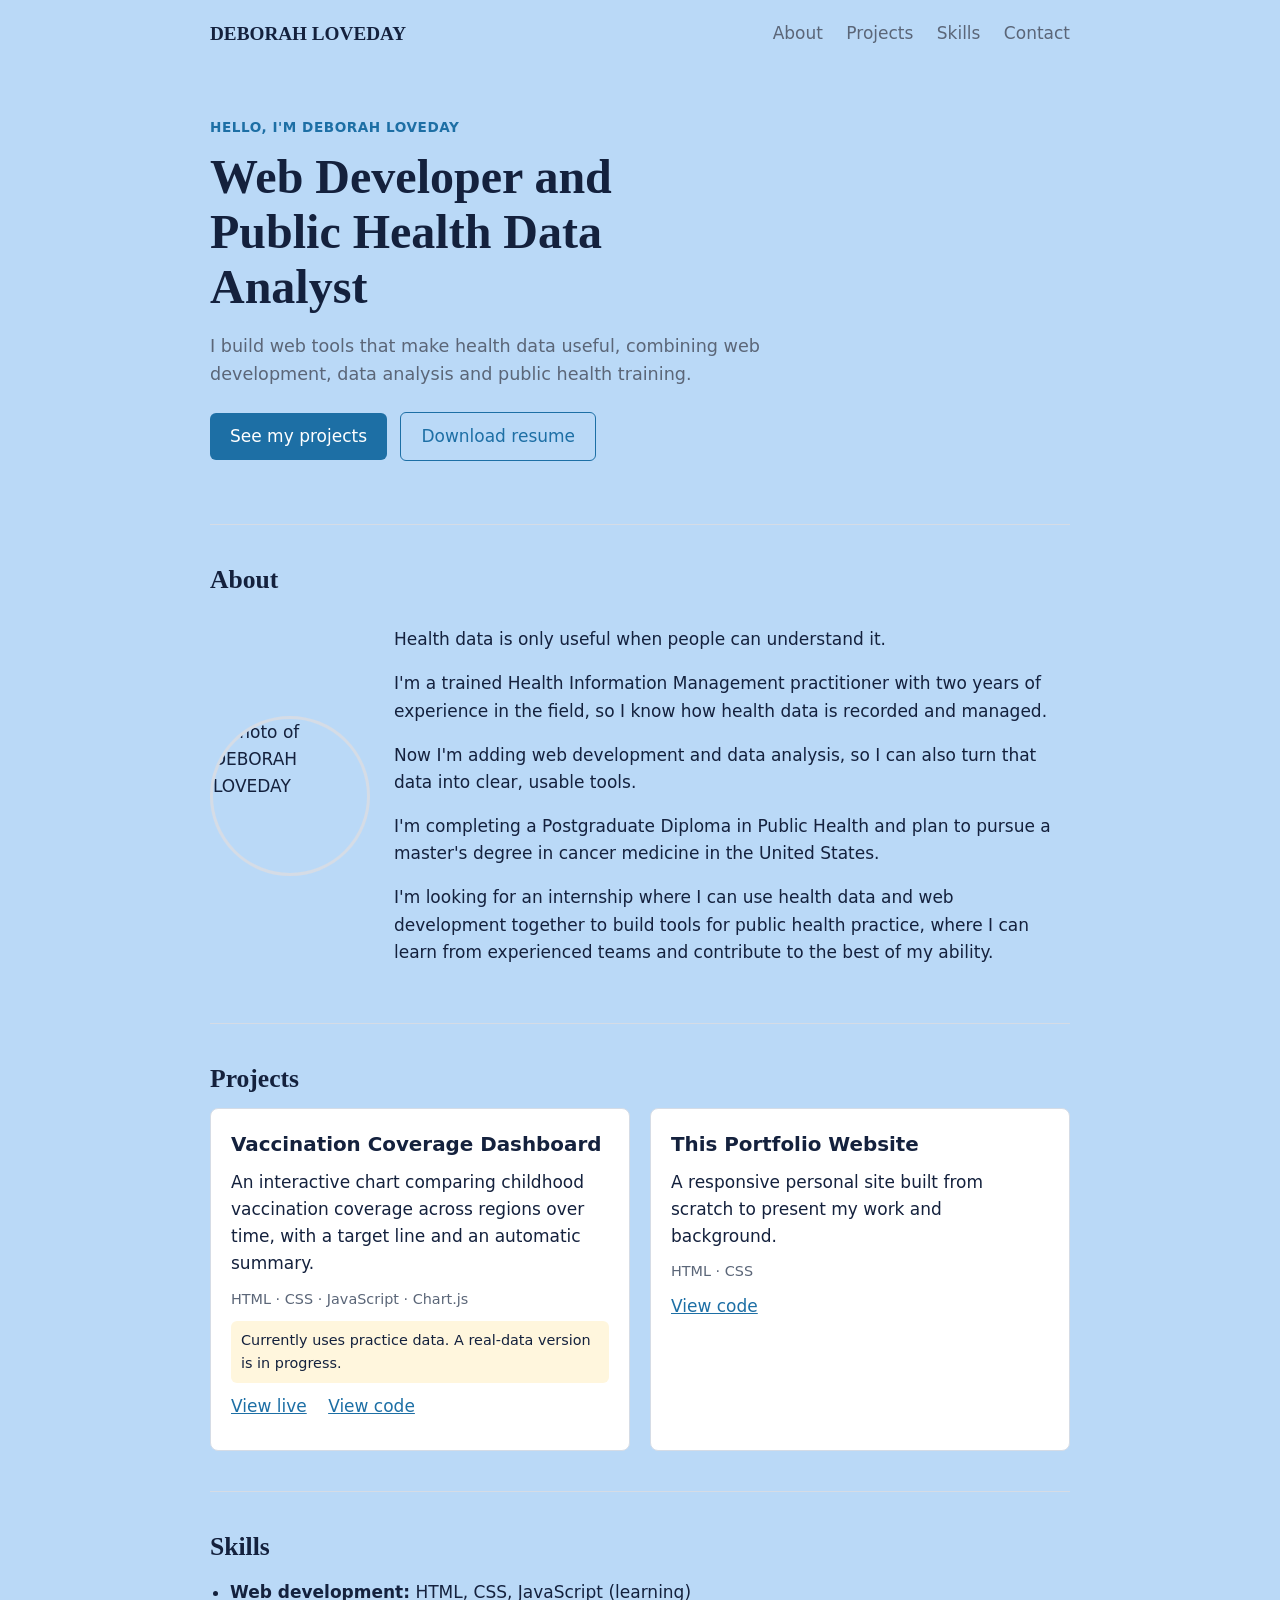
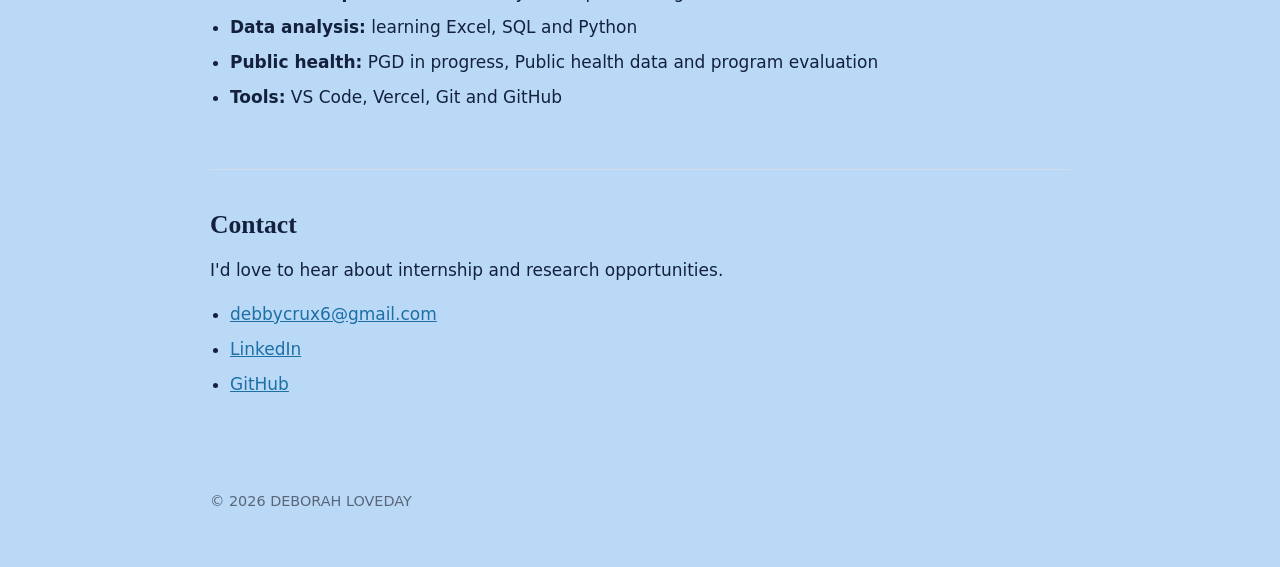
==== index.html @ 5c0a02bf "Rename PORTFOLIO.HTML to index.html" ====
<!DOCTYPE html>
<html lang="en">
<head>
<meta charset="utf-8">
<meta name="viewport" content="width=device-width, initial-scale=1">
<title>DEBORAH LOVEDAY | Web Developer and Public Health Data Analyst</title>
<meta name="description" content="Web developer and public health data analyst building tools that make health data useful.">
<link rel="stylesheet" href="PORTFOLIO.CSS">
</head>
<body>

<header class="top">
  <a class="brand" href="#top">DEBORAH LOVEDAY</a>
  <nav>
    <a href="#about">About</a>
    <a href="#projects">Projects</a>
    <a href="#skills">Skills</a>
    <a href="#contact">Contact</a>
  </nav>
</header>

<main id="top">

  <section class="hero">
    <p class="kicker">Hello, I'm DEBORAH LOVEDAY</p>
    <h1>Web Developer and Public Health Data Analyst</h1>
    <p class="lead">I build web tools that make health data useful, combining web development, data analysis and public health training.</p>
    <p>
      <a class="btn" href="#projects">See my projects</a>
      <a class="btn ghost" href="resume.pdf">Download resume</a>
    </p>
  </section>

  <section id="about">
    <h2>About</h2>
    <div class="about-wrap">
      <!-- PHOTO: save your picture as photo.jpg in this same folder -->
      <img class="portrait" src="IMG_E1849.JPG" alt="Photo of DEBORAH LOVEDAY" width="160" height="160">
      <div>
        <!-- EDIT: rewrite this in your own words. Keep it to 3 or 4 sentences. -->
      <p class="hook"> Health data is only useful when people can understand it.</p>
      <p>I'm a trained Health Information Management practitioner with two years of experience in the field, so I know how health data is recorded and managed.</p>
      <p>Now I'm adding web development and data analysis, so I can also turn that data into clear, usable tools.</p>
      <p>I'm completing a Postgraduate Diploma in Public Health and plan to pursue a master's degree in cancer medicine in the United States.</p>
      <p>I'm looking for an internship where I can use health data and web development together to build tools for public health practice, where I can learn from experienced teams and contribute to the best of my ability.</p>
    </div>
  </section>

  <section id="projects">
    <h2>Projects</h2>
    <div class="cards">

      <article class="card">
        <h3>Vaccination Coverage Dashboard</h3>
        <p>An interactive chart comparing childhood vaccination coverage across regions over time, with a target line and an automatic summary.</p>
        <p class="tags">HTML · CSS · JavaScript · Chart.js</p>
        <p class="note">Currently uses practice data. A real-data version is in progress.</p>
        <p class="links">
          <!-- EDIT: change these two links after you publish -->
          <a href="vaccination-dashboard/index.html">View live</a>
          <a href="https://github.com/YOUR-USERNAME/vaccination-dashboard">View code</a>
        </p>
      </article>

      <article class="card">
        <h3>This Portfolio Website</h3>
        <p>A responsive personal site built from scratch to present my work and background.</p>
        <p class="tags">HTML · CSS</p>
        <p class="links">
          <a href="https://github.com/YOUR-USERNAME/portfolio">View code</a>
        </p>
      </article>

    </div>
  </section>

  <section id="skills">
    <h2>Skills</h2>
    <ul class="skills">
      <li><strong>Web development:</strong> HTML, CSS, JavaScript (learning)</li>
      <li><strong>Data analysis:</strong> learning Excel, SQL and Python</li>
      <li><strong>Public health:</strong> PGD in progress, Public health data and program evaluation</li>
      <li><strong>Tools:</strong> VS Code, Vercel, Git and GitHub</li>
    </ul>
  </section>

  <section id="contact">
    <h2>Contact</h2>
    <p>I'd love to hear about internship and research opportunities.</p>
    <ul class="contact">
      <li><a href="mailto:YOUR-EMAIL@example.com">debbycrux6@gmail.com</a></li>
      <li><a href="https://www.linkedin.com/in/deborah-loveday-5b690b313">LinkedIn</a></li>
      <li><a href="https://github.com/Debby-dawn">GitHub</a></li>
    </ul>
  </section>

</main>

<footer>
  <p>&copy; 2026 DEBORAH LOVEDAY</p>
</footer>

</body>
</html>
---- PORTFOLIO.CSS ----
:root {
  --ink: #14213d;
  --muted: #5b6678;
  --bg: #bad9f7;
  --panel: #ffffff;
  --line: #d5dce6;
  --blue: #1d6fa5;
  
}

* { box-sizing: border-box; }
html { scroll-behavior: smooth; }

body {
  margin: 0;
  background: var(--bg);
  color: var(--ink);
  font: 17px/1.6 system-ui, sans-serif;
}

a { color: var(--blue); }
a:focus-visible, .btn:focus-visible { outline: 3px solid var(--blue); outline-offset: 3px; }

.top, main, footer {
  max-width: 900px;
  margin: 0 auto;
  padding-left: 20px;
  padding-right: 20px;
}

.top {
  display: flex;
  justify-content: space-between;
  align-items: center;
  flex-wrap: wrap;
  gap: 8px;
  padding-top: 20px;
  padding-bottom: 20px;
}

.brand {
  font: 700 1.2rem Georgia, serif;
  color: var(--ink);
  text-decoration: none;
}

nav a {
  margin-left: 18px;
  color: var(--muted);
  text-decoration: none;
}
nav a:hover { 
    color: white;
    cursor: pointer;
}

section { padding: 40px 0; border-top: 1px solid var(--line); }
.hero { border-top: 0; padding-top: 50px; }

.kicker {
  color: var(--blue);
  font-weight: 600;
  letter-spacing: 0.04em;
  text-transform: uppercase;
  font-size: 0.85rem;
  margin: 0 0 10px;
}

h1 {
  font: 700 clamp(2rem, 5vw, 3rem)/1.15 Georgia, serif;
  margin: 0 0 16px;
  max-width: 22ch;
}

h2 { font: 700 1.6rem Georgia, serif; margin: 0 0 14px; }
h3 { margin: 0 0 8px; }

.lead { color: var(--muted); font-size: 1.1rem; max-width: 56ch; }

.btn {
  display: inline-block;
  background: var(--blue);
  color: #fff;
  padding: 10px 20px;
  border-radius: 6px;
  text-decoration: none;
  margin: 6px 8px 6px 0;
  transform: 0.6s ease;
}

.btn:hover {
    color: rgb(51, 29, 110);
    cursor: pointer;
}
.btn.ghost {
  background: transparent;
  color: var(--blue);
  border: 1px solid var(--blue);
  transform: 0.3s ease;
}

.btn.ghost:hover {
    color: rgb(19, 19, 63);
    cursor: pointer;
}

.about-wrap {
  display: flex;
  align-items: center;
  gap: 24px;
  flex-wrap: wrap;
}

.about-wrap div {
  flex: 1;
  min-width: 260px;
}

.portrait {
  width: 160px;
  height: 160px;
  object-fit: cover;
  border-radius: 50%;
  border: 3px solid var(--line);
}

.cards {
  display: grid;
  grid-template-columns: repeat(auto-fit, minmax(260px, 1fr));
  gap: 20px;
}

.card {
  background: var(--panel);
  border: 1px solid var(--line);
  border-radius: 8px;
  padding: 20px;
}
.card p { margin: 0 0 10px; }
.tags { color: var(--muted); font-size: 0.9rem; }
.note { background: #fff6dd; padding: 8px 10px; border-radius: 6px; font-size: 0.9rem; }
.links a { margin-right: 16px; }

.skills, .contact { padding-left: 20px; }
.skills li, .contact li { margin-bottom: 8px; }

footer {
  color: var(--muted);
  font-size: 0.9rem;
  padding-top: 20px;
  padding-bottom: 40px;
}

.contact a:hover {
    color: rgb(27, 27, 116)69, 69, 218);
    cursor: pointer;
}
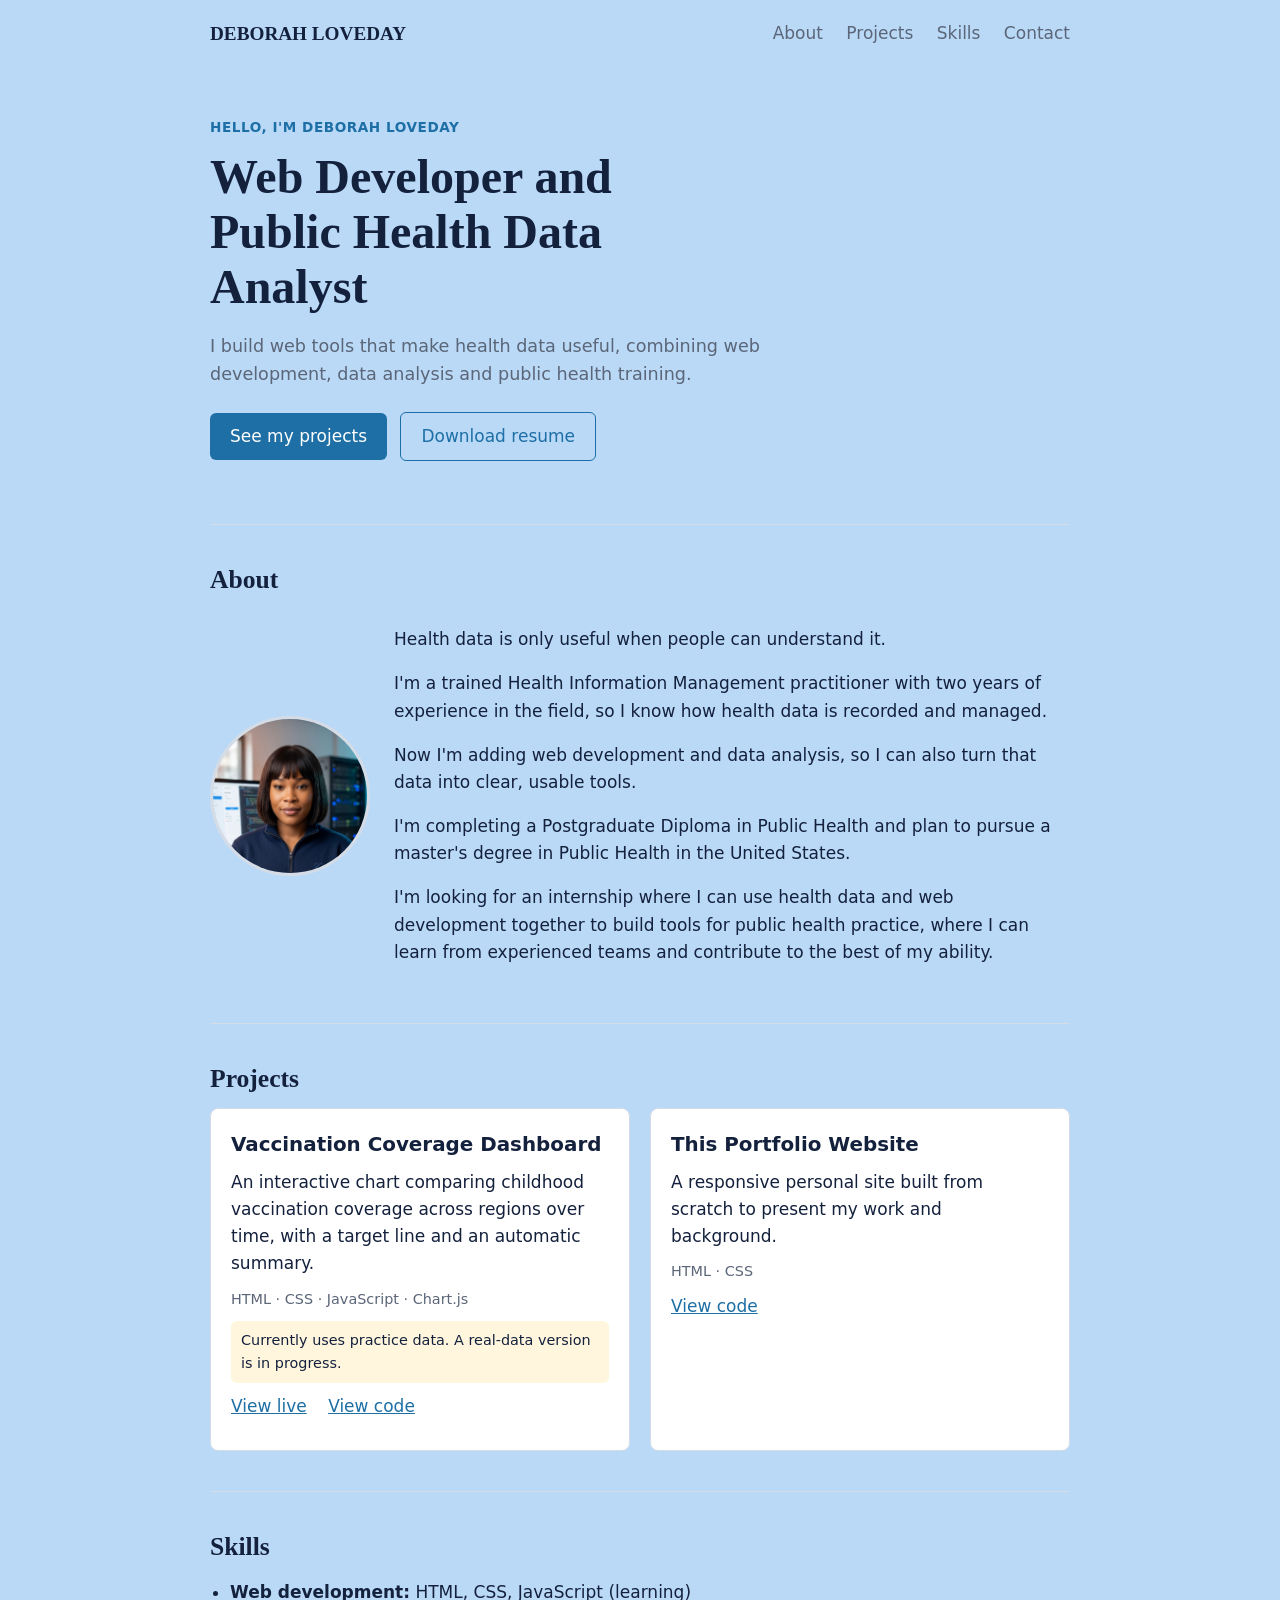
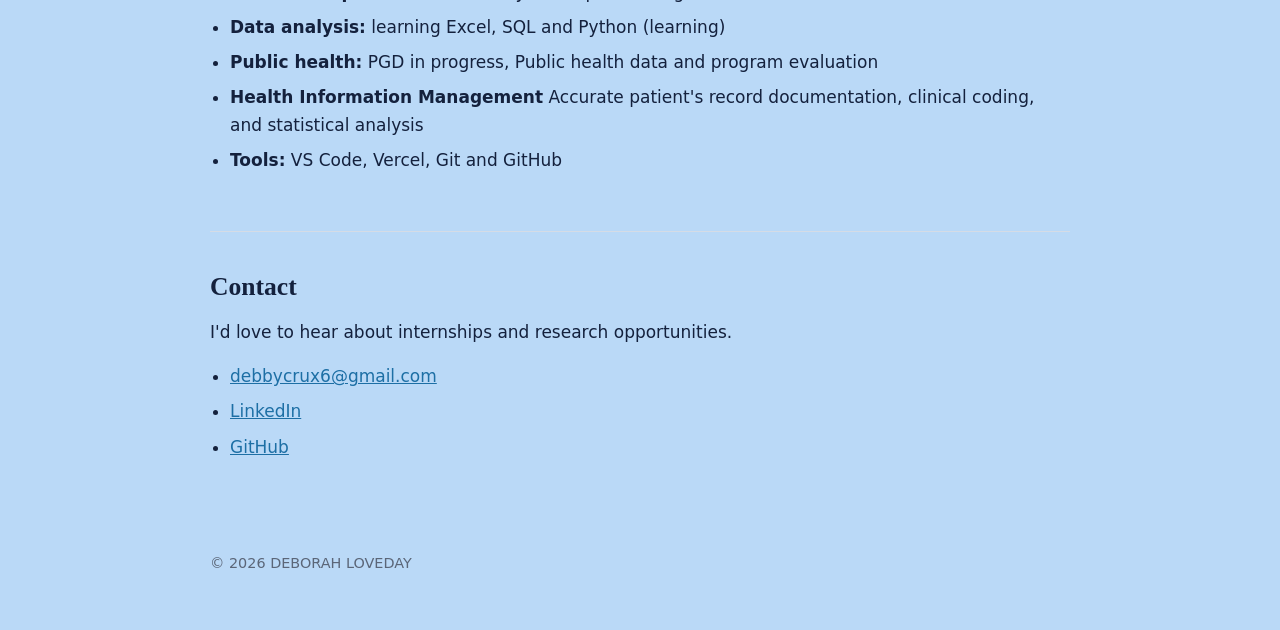
==== commit d1271981: "Revise skills and about sections in index.html Updated the skills section to include Health Informat" ====
--- a/index.html
+++ b/index.html
@@ -5,7 +5,7 @@
 <meta name="viewport" content="width=device-width, initial-scale=1">
 <title>DEBORAH LOVEDAY | Web Developer and Public Health Data Analyst</title>
 <meta name="description" content="Web developer and public health data analyst building tools that make health data useful.">
-<link rel="stylesheet" href="PORTFOLIO.CSS">
+<link rel="stylesheet" href="style.css">
 </head>
 <body>
 
@@ -41,7 +41,7 @@
       <p class="hook"> Health data is only useful when people can understand it.</p>
       <p>I'm a trained Health Information Management practitioner with two years of experience in the field, so I know how health data is recorded and managed.</p>
       <p>Now I'm adding web development and data analysis, so I can also turn that data into clear, usable tools.</p>
-      <p>I'm completing a Postgraduate Diploma in Public Health and plan to pursue a master's degree in cancer medicine in the United States.</p>
+      <p>I'm completing a Postgraduate Diploma in Public Health and plan to pursue a master's degree in Public Health in the United States.</p>
       <p>I'm looking for an internship where I can use health data and web development together to build tools for public health practice, where I can learn from experienced teams and contribute to the best of my ability.</p>
     </div>
   </section>
@@ -78,15 +78,16 @@
     <h2>Skills</h2>
     <ul class="skills">
       <li><strong>Web development:</strong> HTML, CSS, JavaScript (learning)</li>
-      <li><strong>Data analysis:</strong> learning Excel, SQL and Python</li>
+      <li><strong>Data analysis:</strong> learning Excel, SQL and Python (learning)</li>
       <li><strong>Public health:</strong> PGD in progress, Public health data and program evaluation</li>
+      <li><strong>Health Information Management</strong> Accurate patient's record documentation, clinical coding, and statistical analysis</li>
       <li><strong>Tools:</strong> VS Code, Vercel, Git and GitHub</li>
     </ul>
   </section>
 
   <section id="contact">
     <h2>Contact</h2>
-    <p>I'd love to hear about internship and research opportunities.</p>
+    <p>I'd love to hear about internships and research opportunities.</p>
     <ul class="contact">
       <li><a href="mailto:YOUR-EMAIL@example.com">debbycrux6@gmail.com</a></li>
       <li><a href="https://www.linkedin.com/in/deborah-loveday-5b690b313">LinkedIn</a></li>
--- a/style.css
+++ b/style.css
@@ -0,0 +1,163 @@
+:root {
+  --ink: #14213d;
+  --muted: #5b6678;
+  --bg: #bad9f7;
+  --panel: #ffffff;
+  --line: #d5dce6;
+  --blue: #1d6fa5;
+  
+}
+
+* { box-sizing: border-box; }
+html { scroll-behavior: smooth; }
+
+body {
+  margin: 0;
+  background: var(--bg);
+  color: var(--ink);
+  font: 17px/1.6 system-ui, sans-serif;
+}
+
+a { color: var(--blue); }
+a:focus-visible, .btn:focus-visible { outline: 3px solid var(--blue); outline-offset: 3px; }
+
+.top, main, footer {
+  max-width: 900px;
+  margin: 0 auto;
+  padding-left: 20px;
+  padding-right: 20px;
+}
+
+.top {
+  display: flex;
+  justify-content: space-between;
+  align-items: center;
+  flex-wrap: wrap;
+  gap: 8px;
+  padding-top: 20px;
+  padding-bottom: 20px;
+}
+
+.brand {
+  font: 700 1.2rem Georgia, serif;
+  color: var(--ink);
+  text-decoration: none;
+}
+
+nav a {
+  margin-left: 18px;
+  color: var(--muted);
+  text-decoration: none;
+}
+nav a:hover { 
+    color: white;
+    cursor: pointer;
+}
+
+section { padding: 40px 0; border-top: 1px solid var(--line); }
+.hero { border-top: 0; padding-top: 50px; }
+
+.kicker {
+  color: var(--blue);
+  font-weight: 600;
+  letter-spacing: 0.04em;
+  text-transform: uppercase;
+  font-size: 0.85rem;
+  margin: 0 0 10px;
+}
+
+h1 {
+  font: 700 clamp(2rem, 5vw, 3rem)/1.15 Georgia, serif;
+  margin: 0 0 16px;
+  max-width: 22ch;
+}
+
+h2 { font: 700 1.6rem Georgia, serif; margin: 0 0 14px; }
+h3 { margin: 0 0 8px; }
+
+.lead { color: var(--muted); font-size: 1.1rem; max-width: 56ch; }
+
+.btn {
+  display: inline-block;
+  background: var(--blue);
+  color: #fff;
+  padding: 10px 20px;
+  border-radius: 6px;
+  text-decoration: none;
+  margin: 6px 8px 6px 0;
+  transform: 0.6s ease;
+}
+
+.btn:hover {
+    color: rgb(51, 29, 110);
+    cursor: pointer;
+}
+.btn.ghost {
+  background: transparent;
+  color: var(--blue);
+  border: 1px solid var(--blue);
+  transform: 0.3s ease;
+}
+
+.btn.ghost:hover {
+    color: rgb(19, 19, 63);
+    cursor: pointer;
+}
+
+.about-wrap {
+  display: flex;
+  align-items: center;
+  gap: 24px;
+  flex-wrap: wrap;
+}
+
+.about-wrap div {
+  flex: 1;
+  min-width: 260px;
+}
+
+.portrait {
+  width: 160px;
+  height: 160px;
+  object-fit: cover;
+  border-radius: 50%;
+  border: 3px solid var(--line);
+}
+
+.cards {
+  display: grid;
+  grid-template-columns: repeat(auto-fit, minmax(260px, 1fr));
+  gap: 20px;
+}
+
+.card {
+  background: var(--panel);
+  border: 1px solid var(--line);
+  border-radius: 8px;
+  padding: 20px;
+}
+.card p { margin: 0 0 10px; }
+.tags { color: var(--muted); font-size: 0.9rem; }
+.note { background: #fff6dd; padding: 8px 10px; border-radius: 6px; font-size: 0.9rem; }
+.links a { margin-right: 16px; }
+
+.skills, .contact { padding-left: 20px; }
+.skills li, .contact li { margin-bottom: 8px; }
+
+footer {
+  color: var(--muted);
+  font-size: 0.9rem;
+  padding-top: 20px;
+  padding-bottom: 40px;
+}
+
+.contact a:hover {
+    color: rgb(27, 27, 116)69, 69, 218);
+    cursor: pointer;
+}
+
+@media (max-width: 768px) {
+  .container {
+    flex-direction: column;
+  }
+}
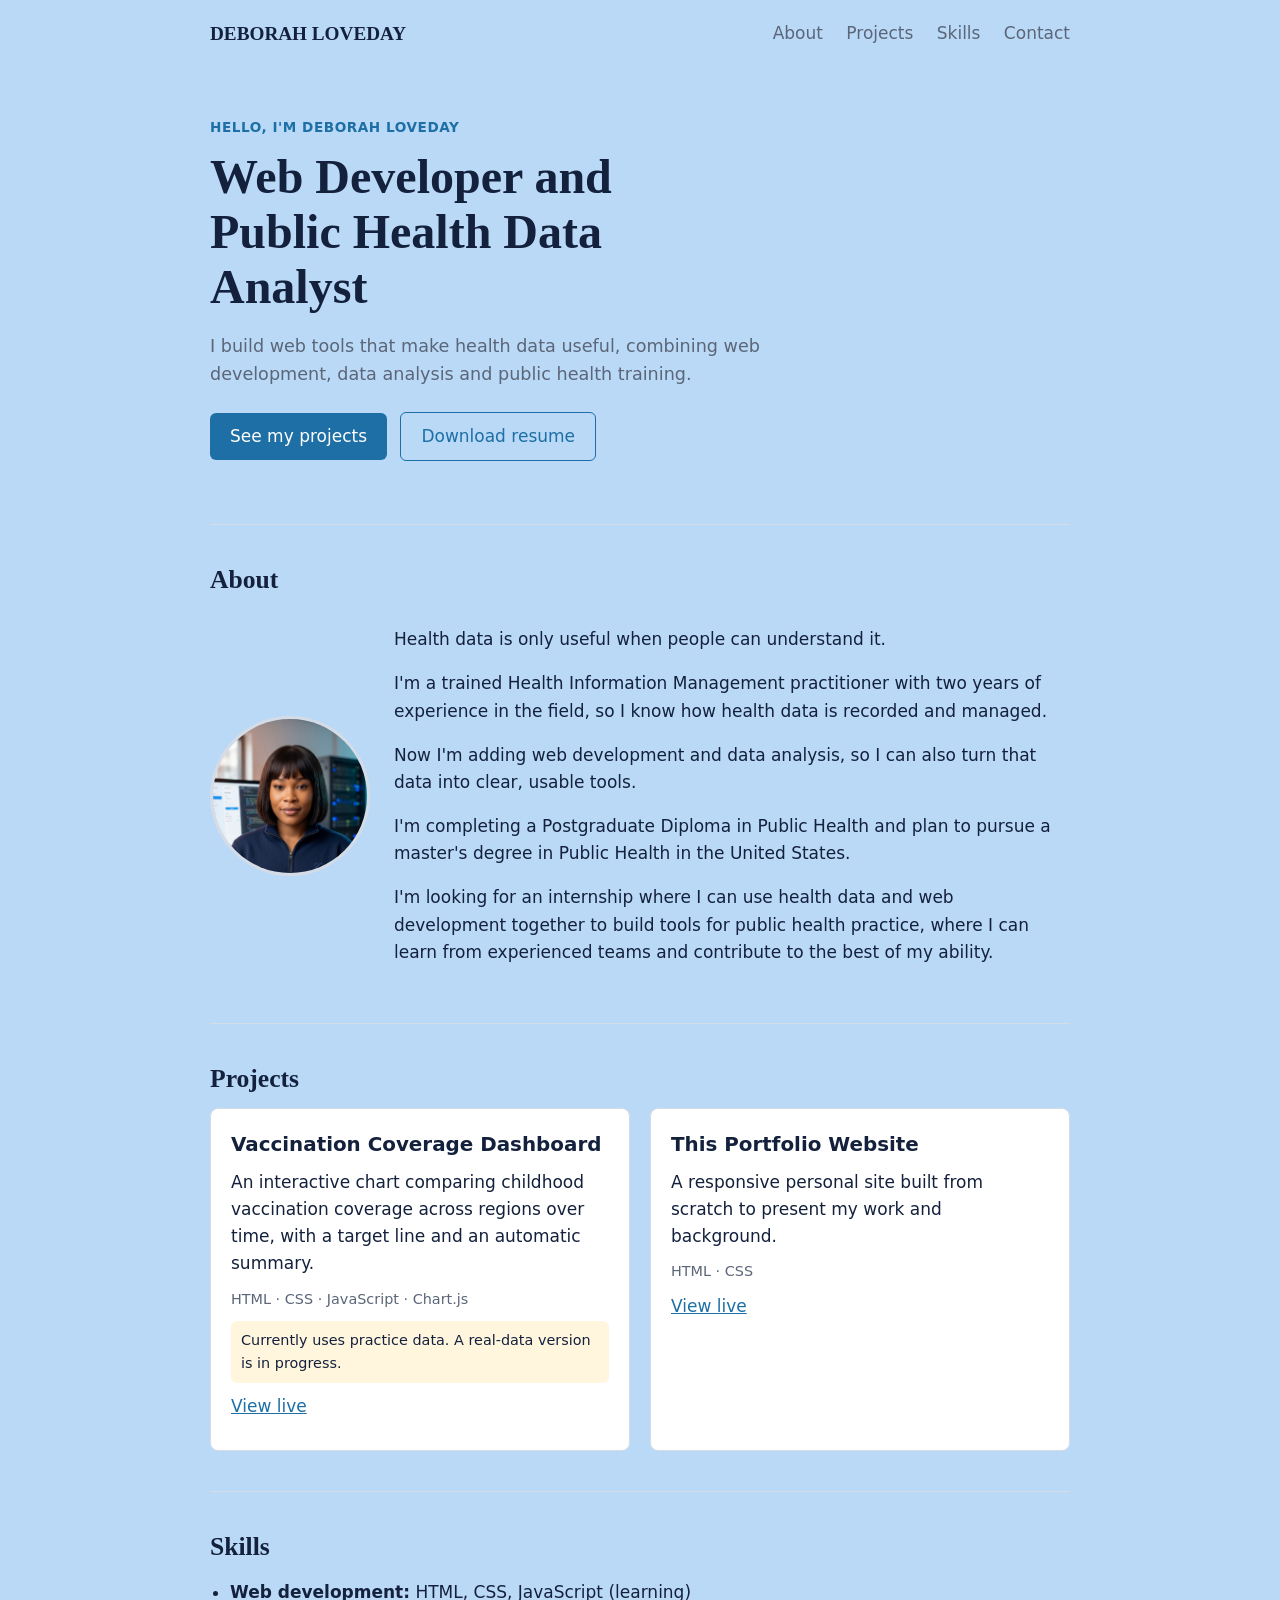
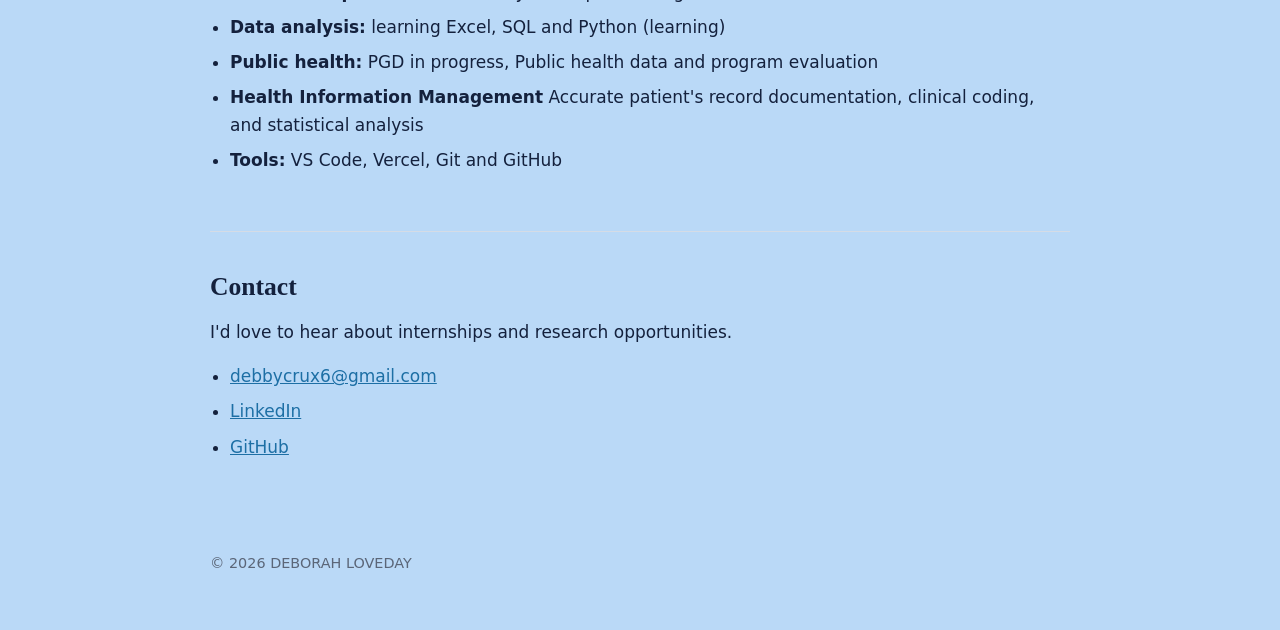
==== commit 352e6912: "Update index.html" ====
--- a/index.html
+++ b/index.html
@@ -57,8 +57,8 @@
         <p class="note">Currently uses practice data. A real-data version is in progress.</p>
         <p class="links">
           <!-- EDIT: change these two links after you publish -->
-          <a href="vaccination-dashboard/index.html">View live</a>
-          <a href="https://github.com/YOUR-USERNAME/vaccination-dashboard">View code</a>
+          <a href="https://childhood-vaccination.vercel.app/">View live</a>
+    
         </p>
       </article>
 
@@ -67,7 +67,7 @@
         <p>A responsive personal site built from scratch to present my work and background.</p>
         <p class="tags">HTML · CSS</p>
         <p class="links">
-          <a href="https://github.com/YOUR-USERNAME/portfolio">View code</a>
+          <a href="https://portfolio-swart-three-82.vercel.app"/>View live</a>
         </p>
       </article>
 
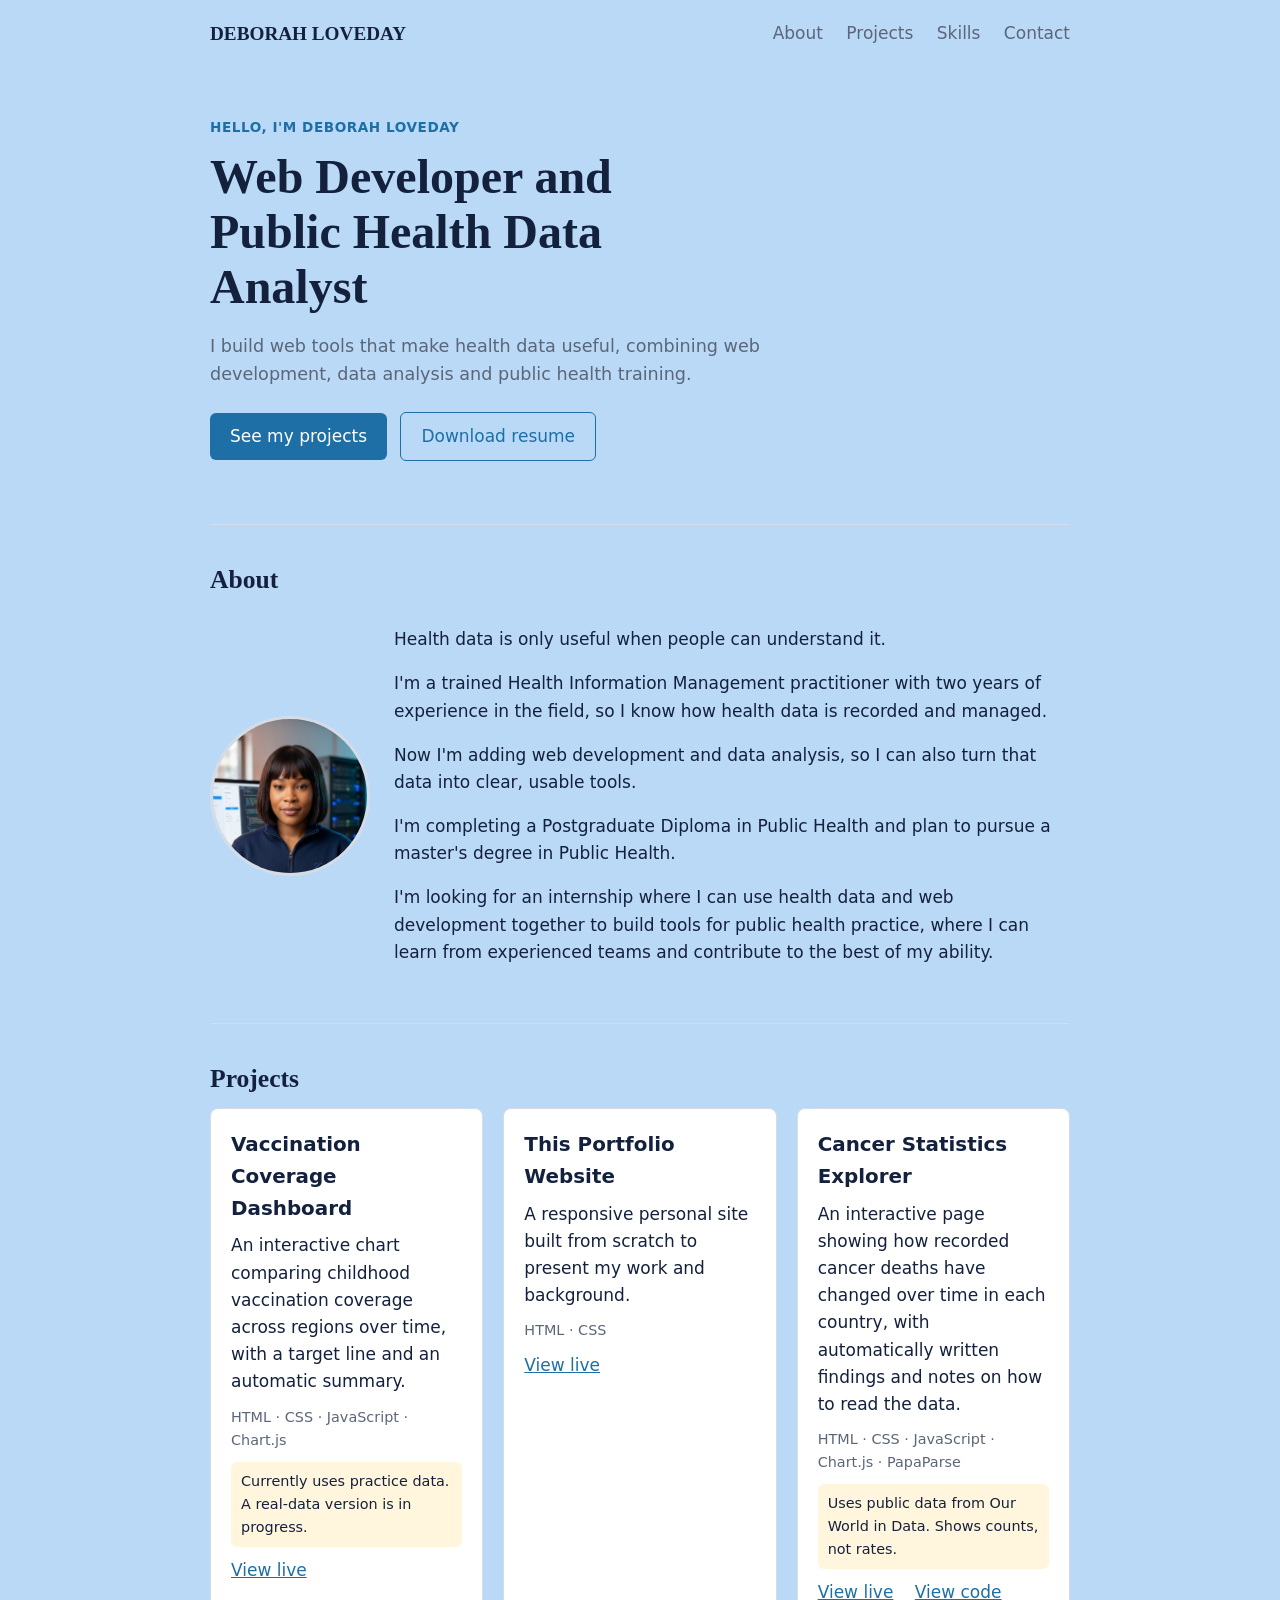
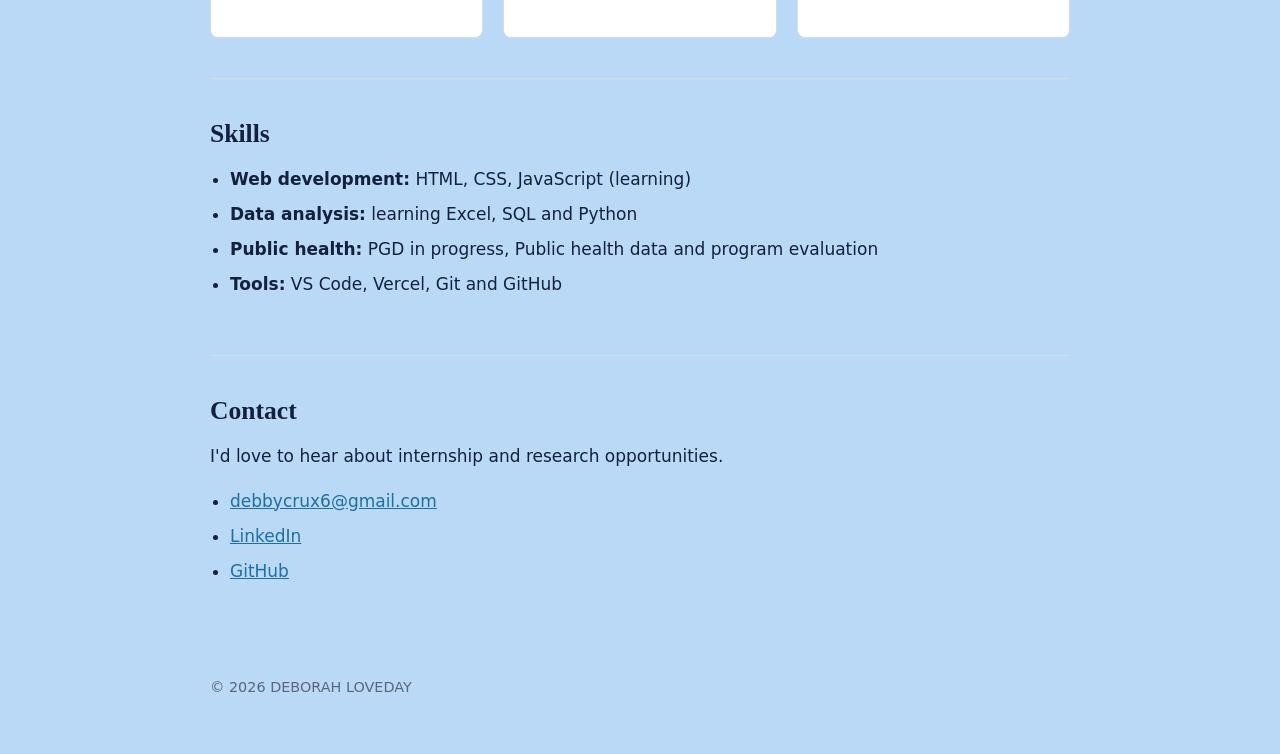
==== commit c031e45b: "Add files via upload" ====
--- a/index.html
+++ b/index.html
@@ -5,7 +5,7 @@
 <meta name="viewport" content="width=device-width, initial-scale=1">
 <title>DEBORAH LOVEDAY | Web Developer and Public Health Data Analyst</title>
 <meta name="description" content="Web developer and public health data analyst building tools that make health data useful.">
-<link rel="stylesheet" href="style.css">
+<link rel="stylesheet" href="PORTFOLIO.CSS">
 </head>
 <body>
 
@@ -34,14 +34,14 @@
   <section id="about">
     <h2>About</h2>
     <div class="about-wrap">
-      <!-- PHOTO: save your picture as photo.jpg in this same folder -->
+      
       <img class="portrait" src="IMG_E1849.JPG" alt="Photo of DEBORAH LOVEDAY" width="160" height="160">
       <div>
-        <!-- EDIT: rewrite this in your own words. Keep it to 3 or 4 sentences. -->
+        
       <p class="hook"> Health data is only useful when people can understand it.</p>
       <p>I'm a trained Health Information Management practitioner with two years of experience in the field, so I know how health data is recorded and managed.</p>
       <p>Now I'm adding web development and data analysis, so I can also turn that data into clear, usable tools.</p>
-      <p>I'm completing a Postgraduate Diploma in Public Health and plan to pursue a master's degree in Public Health in the United States.</p>
+      <p>I'm completing a Postgraduate Diploma in Public Health and plan to pursue a master's degree in Public Health.</p>
       <p>I'm looking for an internship where I can use health data and web development together to build tools for public health practice, where I can learn from experienced teams and contribute to the best of my ability.</p>
     </div>
   </section>
@@ -56,10 +56,9 @@
         <p class="tags">HTML · CSS · JavaScript · Chart.js</p>
         <p class="note">Currently uses practice data. A real-data version is in progress.</p>
         <p class="links">
-          <!-- EDIT: change these two links after you publish -->
+          
           <a href="https://childhood-vaccination.vercel.app/">View live</a>
-    
-        </p>
+        </p>  
       </article>
 
       <article class="card">
@@ -67,7 +66,18 @@
         <p>A responsive personal site built from scratch to present my work and background.</p>
         <p class="tags">HTML · CSS</p>
         <p class="links">
-          <a href="https://portfolio-swart-three-82.vercel.app"/>View live</a>
+          <a href="https://portfolio-swart-three-82.vercel.app/">View live</a>
+        </p>
+      </article>
+
+            <article class="card">
+        <h3>Cancer Statistics Explorer</h3>
+        <p>An interactive page showing how recorded cancer deaths have changed over time in each country, with automatically written findings and notes on how to read the data.</p>
+        <p class="tags">HTML · CSS · JavaScript · Chart.js · PapaParse</p>
+        <p class="note">Uses public data from Our World in Data. Shows counts, not rates.</p>
+        <p class="links">
+          <a href="https://cancer-statistics-explorer.vercel.app/">View live</a>
+          <a href="https://github.com/Debby-dawn/cancer-statistics-explorer">View code</a>
         </p>
       </article>
 
@@ -78,16 +88,15 @@
     <h2>Skills</h2>
     <ul class="skills">
       <li><strong>Web development:</strong> HTML, CSS, JavaScript (learning)</li>
-      <li><strong>Data analysis:</strong> learning Excel, SQL and Python (learning)</li>
+      <li><strong>Data analysis:</strong> learning Excel, SQL and Python</li>
       <li><strong>Public health:</strong> PGD in progress, Public health data and program evaluation</li>
-      <li><strong>Health Information Management</strong> Accurate patient's record documentation, clinical coding, and statistical analysis</li>
       <li><strong>Tools:</strong> VS Code, Vercel, Git and GitHub</li>
     </ul>
   </section>
 
   <section id="contact">
     <h2>Contact</h2>
-    <p>I'd love to hear about internships and research opportunities.</p>
+    <p>I'd love to hear about internship and research opportunities.</p>
     <ul class="contact">
       <li><a href="mailto:YOUR-EMAIL@example.com">debbycrux6@gmail.com</a></li>
       <li><a href="https://www.linkedin.com/in/deborah-loveday-5b690b313">LinkedIn</a></li>
@@ -102,4 +111,4 @@
 </footer>
 
 </body>
-</html>
+</html>
--- a/PORTFOLIO.CSS
+++ b/PORTFOLIO.CSS
@@ -0,0 +1,157 @@
+:root {
+  --ink: #14213d;
+  --muted: #5b6678;
+  --bg: #bad9f7;
+  --panel: #ffffff;
+  --line: #d5dce6;
+  --blue: #1d6fa5;
+  
+}
+
+* { box-sizing: border-box; }
+html { scroll-behavior: smooth; }
+
+body {
+  margin: 0;
+  background: var(--bg);
+  color: var(--ink);
+  font: 17px/1.6 system-ui, sans-serif;
+}
+
+a { color: var(--blue); }
+a:focus-visible, .btn:focus-visible { outline: 3px solid var(--blue); outline-offset: 3px; }
+
+.top, main, footer {
+  max-width: 900px;
+  margin: 0 auto;
+  padding-left: 20px;
+  padding-right: 20px;
+}
+
+.top {
+  display: flex;
+  justify-content: space-between;
+  align-items: center;
+  flex-wrap: wrap;
+  gap: 8px;
+  padding-top: 20px;
+  padding-bottom: 20px;
+}
+
+.brand {
+  font: 700 1.2rem Georgia, serif;
+  color: var(--ink);
+  text-decoration: none;
+}
+
+nav a {
+  margin-left: 18px;
+  color: var(--muted);
+  text-decoration: none;
+}
+nav a:hover { 
+    color: white;
+    cursor: pointer;
+}
+
+section { padding: 40px 0; border-top: 1px solid var(--line); }
+.hero { border-top: 0; padding-top: 50px; }
+
+.kicker {
+  color: var(--blue);
+  font-weight: 600;
+  letter-spacing: 0.04em;
+  text-transform: uppercase;
+  font-size: 0.85rem;
+  margin: 0 0 10px;
+}
+
+h1 {
+  font: 700 clamp(2rem, 5vw, 3rem)/1.15 Georgia, serif;
+  margin: 0 0 16px;
+  max-width: 22ch;
+}
+
+h2 { font: 700 1.6rem Georgia, serif; margin: 0 0 14px; }
+h3 { margin: 0 0 8px; }
+
+.lead { color: var(--muted); font-size: 1.1rem; max-width: 56ch; }
+
+.btn {
+  display: inline-block;
+  background: var(--blue);
+  color: #fff;
+  padding: 10px 20px;
+  border-radius: 6px;
+  text-decoration: none;
+  margin: 6px 8px 6px 0;
+  transform: 0.6s ease;
+}
+
+.btn:hover {
+    color: rgb(51, 29, 110);
+    cursor: pointer;
+}
+.btn.ghost {
+  background: transparent;
+  color: var(--blue);
+  border: 1px solid var(--blue);
+  transform: 0.3s ease;
+}
+
+.btn.ghost:hover {
+    color: rgb(19, 19, 63);
+    cursor: pointer;
+}
+
+.about-wrap {
+  display: flex;
+  align-items: center;
+  gap: 24px;
+  flex-wrap: wrap;
+}
+
+.about-wrap div {
+  flex: 1;
+  min-width: 260px;
+}
+
+.portrait {
+  width: 160px;
+  height: 160px;
+  object-fit: cover;
+  border-radius: 50%;
+  border: 3px solid var(--line);
+}
+
+.cards {
+  display: grid;
+  grid-template-columns: repeat(auto-fit, minmax(260px, 1fr));
+  gap: 20px;
+}
+
+.card {
+  background: var(--panel);
+  border: 1px solid var(--line);
+  border-radius: 8px;
+  padding: 20px;
+}
+.card p { margin: 0 0 10px; }
+.tags { color: var(--muted); font-size: 0.9rem; }
+.note { background: #fff6dd; padding: 8px 10px; border-radius: 6px; font-size: 0.9rem; }
+.links a { margin-right: 16px; }
+
+.skills, .contact { padding-left: 20px; }
+.skills li, .contact li { margin-bottom: 8px; }
+
+footer {
+  color: var(--muted);
+  font-size: 0.9rem;
+  padding-top: 20px;
+  padding-bottom: 40px;
+}
+
+.contact a:hover {
+    color: rgb(27, 27, 116)69, 69, 218);
+    cursor: pointer;
+}
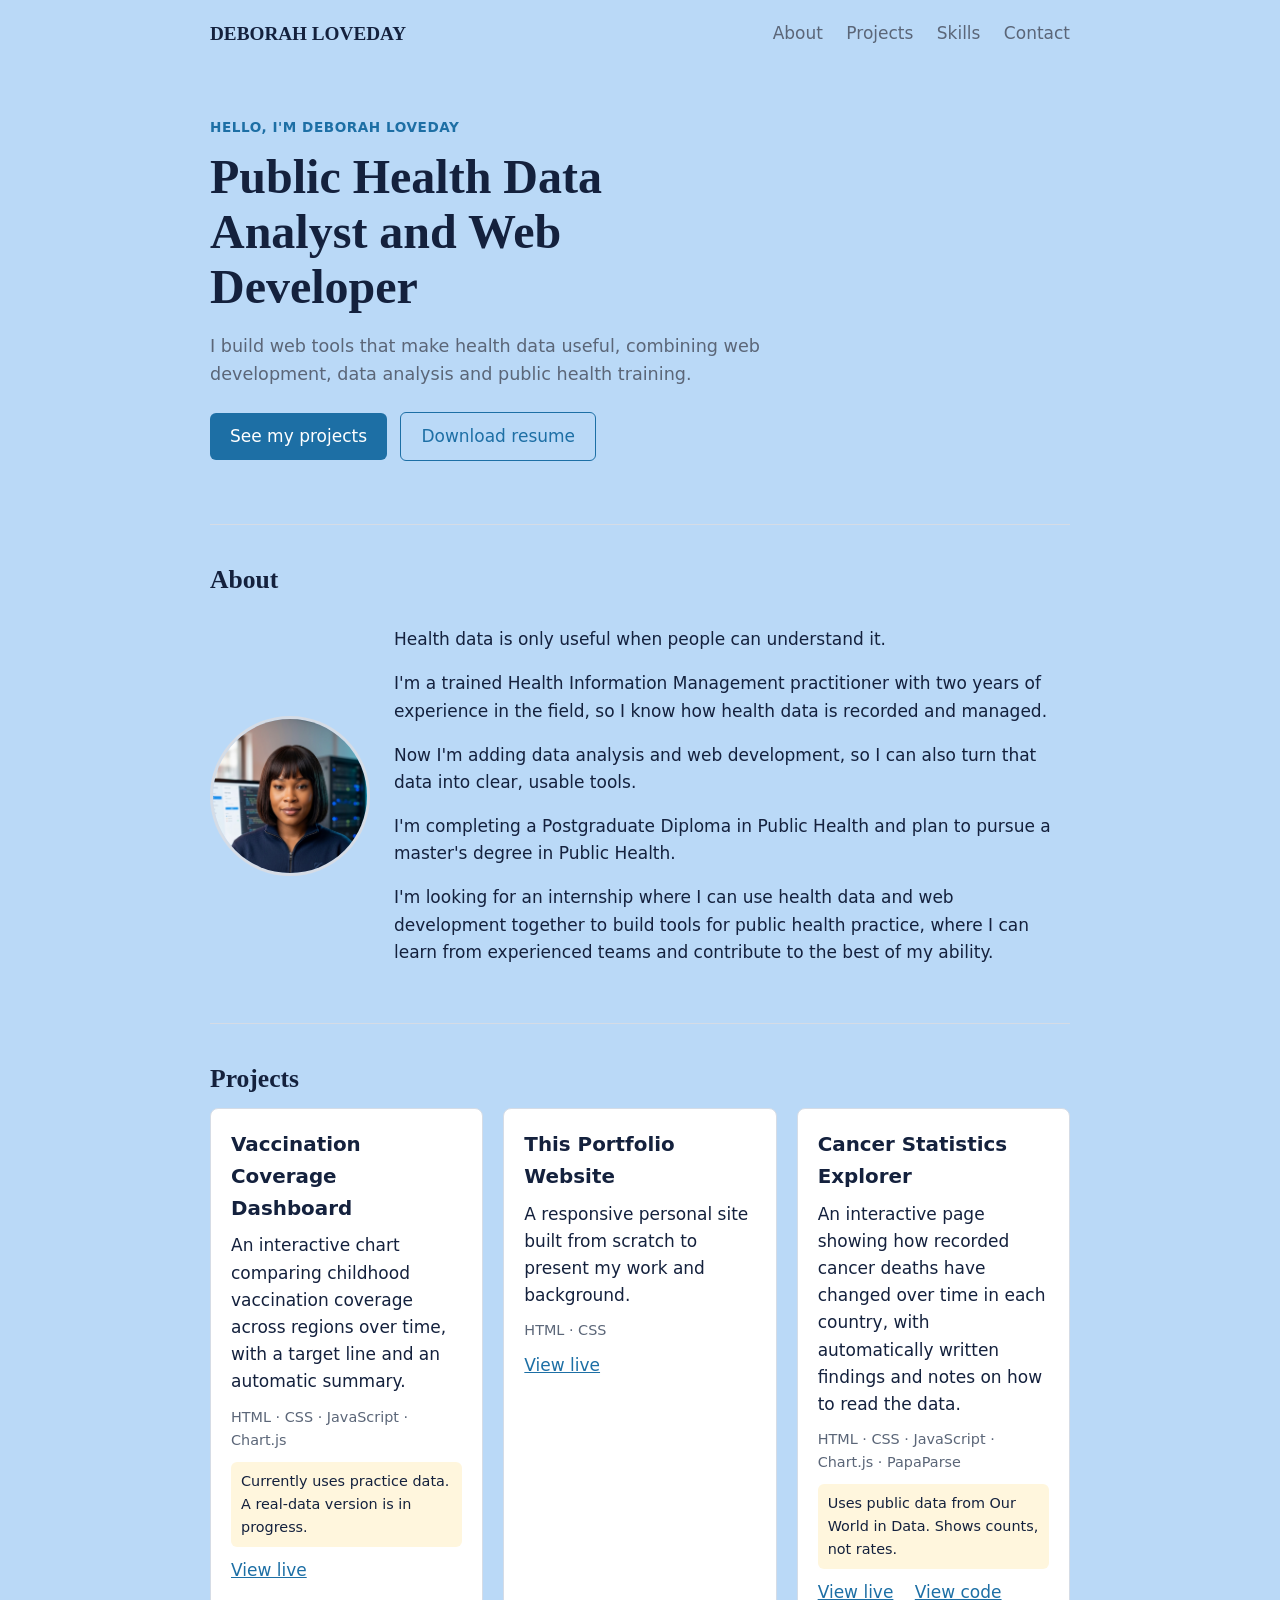
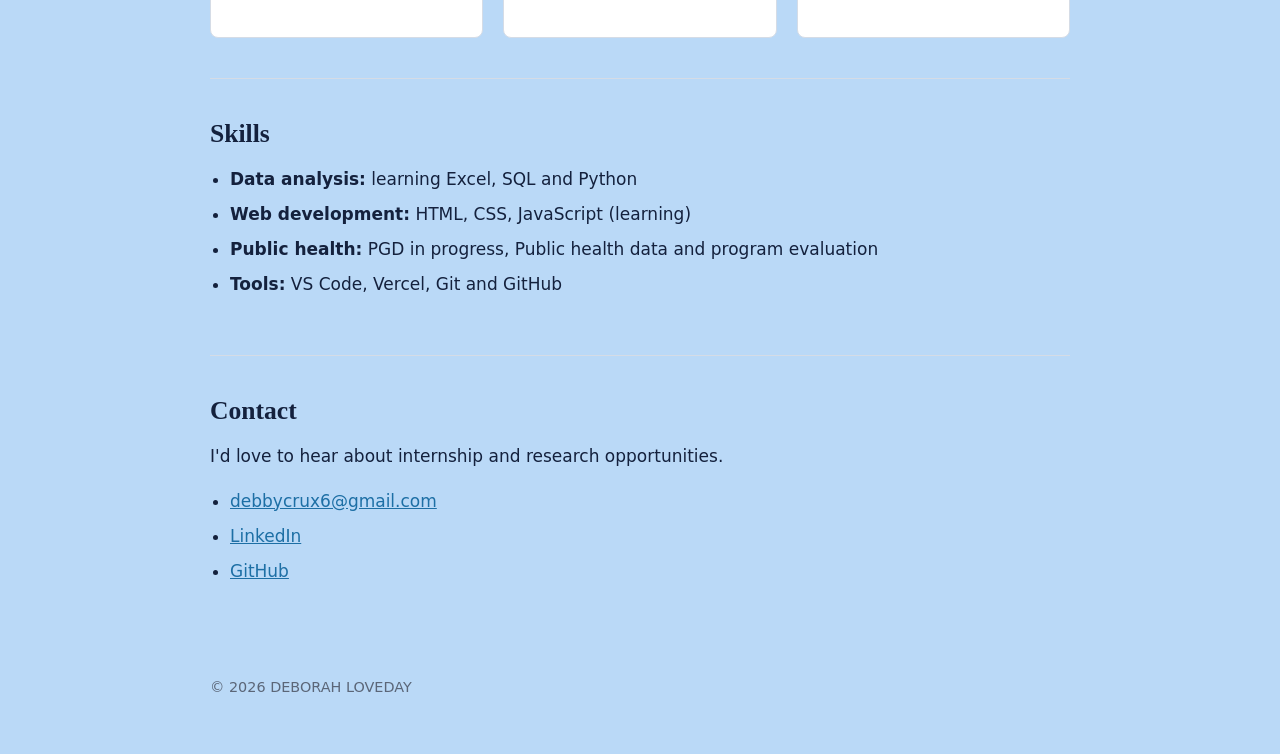
==== commit f7eeb863: "Revise HTML structure and content for clarity Updated the title and description meta tags for clarit" ====
--- a/index.html
+++ b/index.html
@@ -3,9 +3,9 @@
 <head>
 <meta charset="utf-8">
 <meta name="viewport" content="width=device-width, initial-scale=1">
-<title>DEBORAH LOVEDAY | Web Developer and Public Health Data Analyst</title>
-<meta name="description" content="Web developer and public health data analyst building tools that make health data useful.">
-<link rel="stylesheet" href="PORTFOLIO.CSS">
+<title>DEBORAH LOVEDAY |Public Health Data Analyst and Web Developer</title>
+<meta name="description" content="Public health data analyst Web and Developer. building tools that make health data useful.">
+<link rel="stylesheet" href="style.css">
 </head>
 <body>
 
@@ -23,7 +23,7 @@
 
   <section class="hero">
     <p class="kicker">Hello, I'm DEBORAH LOVEDAY</p>
-    <h1>Web Developer and Public Health Data Analyst</h1>
+    <h1>Public Health Data Analyst and Web Developer</h1>
     <p class="lead">I build web tools that make health data useful, combining web development, data analysis and public health training.</p>
     <p>
       <a class="btn" href="#projects">See my projects</a>
@@ -40,7 +40,7 @@
         
       <p class="hook"> Health data is only useful when people can understand it.</p>
       <p>I'm a trained Health Information Management practitioner with two years of experience in the field, so I know how health data is recorded and managed.</p>
-      <p>Now I'm adding web development and data analysis, so I can also turn that data into clear, usable tools.</p>
+      <p>Now I'm adding data analysis and web development, so I can also turn that data into clear, usable tools.</p>
       <p>I'm completing a Postgraduate Diploma in Public Health and plan to pursue a master's degree in Public Health.</p>
       <p>I'm looking for an internship where I can use health data and web development together to build tools for public health practice, where I can learn from experienced teams and contribute to the best of my ability.</p>
     </div>
@@ -87,8 +87,8 @@
   <section id="skills">
     <h2>Skills</h2>
     <ul class="skills">
+       <li><strong>Data analysis:</strong> learning Excel, SQL and Python</li>
       <li><strong>Web development:</strong> HTML, CSS, JavaScript (learning)</li>
-      <li><strong>Data analysis:</strong> learning Excel, SQL and Python</li>
       <li><strong>Public health:</strong> PGD in progress, Public health data and program evaluation</li>
       <li><strong>Tools:</strong> VS Code, Vercel, Git and GitHub</li>
     </ul>
@@ -111,4 +111,4 @@
 </footer>
 
 </body>
-</html>+</html>
--- a/style.css
+++ b/style.css
@@ -0,0 +1,163 @@
+:root {
+  --ink: #14213d;
+  --muted: #5b6678;
+  --bg: #bad9f7;
+  --panel: #ffffff;
+  --line: #d5dce6;
+  --blue: #1d6fa5;
+  
+}
+
+* { box-sizing: border-box; }
+html { scroll-behavior: smooth; }
+
+body {
+  margin: 0;
+  background: var(--bg);
+  color: var(--ink);
+  font: 17px/1.6 system-ui, sans-serif;
+}
+
+a { color: var(--blue); }
+a:focus-visible, .btn:focus-visible { outline: 3px solid var(--blue); outline-offset: 3px; }
+
+.top, main, footer {
+  max-width: 900px;
+  margin: 0 auto;
+  padding-left: 20px;
+  padding-right: 20px;
+}
+
+.top {
+  display: flex;
+  justify-content: space-between;
+  align-items: center;
+  flex-wrap: wrap;
+  gap: 8px;
+  padding-top: 20px;
+  padding-bottom: 20px;
+}
+
+.brand {
+  font: 700 1.2rem Georgia, serif;
+  color: var(--ink);
+  text-decoration: none;
+}
+
+nav a {
+  margin-left: 18px;
+  color: var(--muted);
+  text-decoration: none;
+}
+nav a:hover { 
+    color: white;
+    cursor: pointer;
+}
+
+section { padding: 40px 0; border-top: 1px solid var(--line); }
+.hero { border-top: 0; padding-top: 50px; }
+
+.kicker {
+  color: var(--blue);
+  font-weight: 600;
+  letter-spacing: 0.04em;
+  text-transform: uppercase;
+  font-size: 0.85rem;
+  margin: 0 0 10px;
+}
+
+h1 {
+  font: 700 clamp(2rem, 5vw, 3rem)/1.15 Georgia, serif;
+  margin: 0 0 16px;
+  max-width: 22ch;
+}
+
+h2 { font: 700 1.6rem Georgia, serif; margin: 0 0 14px; }
+h3 { margin: 0 0 8px; }
+
+.lead { color: var(--muted); font-size: 1.1rem; max-width: 56ch; }
+
+.btn {
+  display: inline-block;
+  background: var(--blue);
+  color: #fff;
+  padding: 10px 20px;
+  border-radius: 6px;
+  text-decoration: none;
+  margin: 6px 8px 6px 0;
+  transform: 0.6s ease;
+}
+
+.btn:hover {
+    color: rgb(51, 29, 110);
+    cursor: pointer;
+}
+.btn.ghost {
+  background: transparent;
+  color: var(--blue);
+  border: 1px solid var(--blue);
+  transform: 0.3s ease;
+}
+
+.btn.ghost:hover {
+    color: rgb(19, 19, 63);
+    cursor: pointer;
+}
+
+.about-wrap {
+  display: flex;
+  align-items: center;
+  gap: 24px;
+  flex-wrap: wrap;
+}
+
+.about-wrap div {
+  flex: 1;
+  min-width: 260px;
+}
+
+.portrait {
+  width: 160px;
+  height: 160px;
+  object-fit: cover;
+  border-radius: 50%;
+  border: 3px solid var(--line);
+}
+
+.cards {
+  display: grid;
+  grid-template-columns: repeat(auto-fit, minmax(260px, 1fr));
+  gap: 20px;
+}
+
+.card {
+  background: var(--panel);
+  border: 1px solid var(--line);
+  border-radius: 8px;
+  padding: 20px;
+}
+.card p { margin: 0 0 10px; }
+.tags { color: var(--muted); font-size: 0.9rem; }
+.note { background: #fff6dd; padding: 8px 10px; border-radius: 6px; font-size: 0.9rem; }
+.links a { margin-right: 16px; }
+
+.skills, .contact { padding-left: 20px; }
+.skills li, .contact li { margin-bottom: 8px; }
+
+footer {
+  color: var(--muted);
+  font-size: 0.9rem;
+  padding-top: 20px;
+  padding-bottom: 40px;
+}
+
+.contact a:hover {
+    color: rgb(27, 27, 116)69, 69, 218);
+    cursor: pointer;
+}
+
+@media (max-width: 768px) {
+  .container {
+    flex-direction: column;
+  }
+}
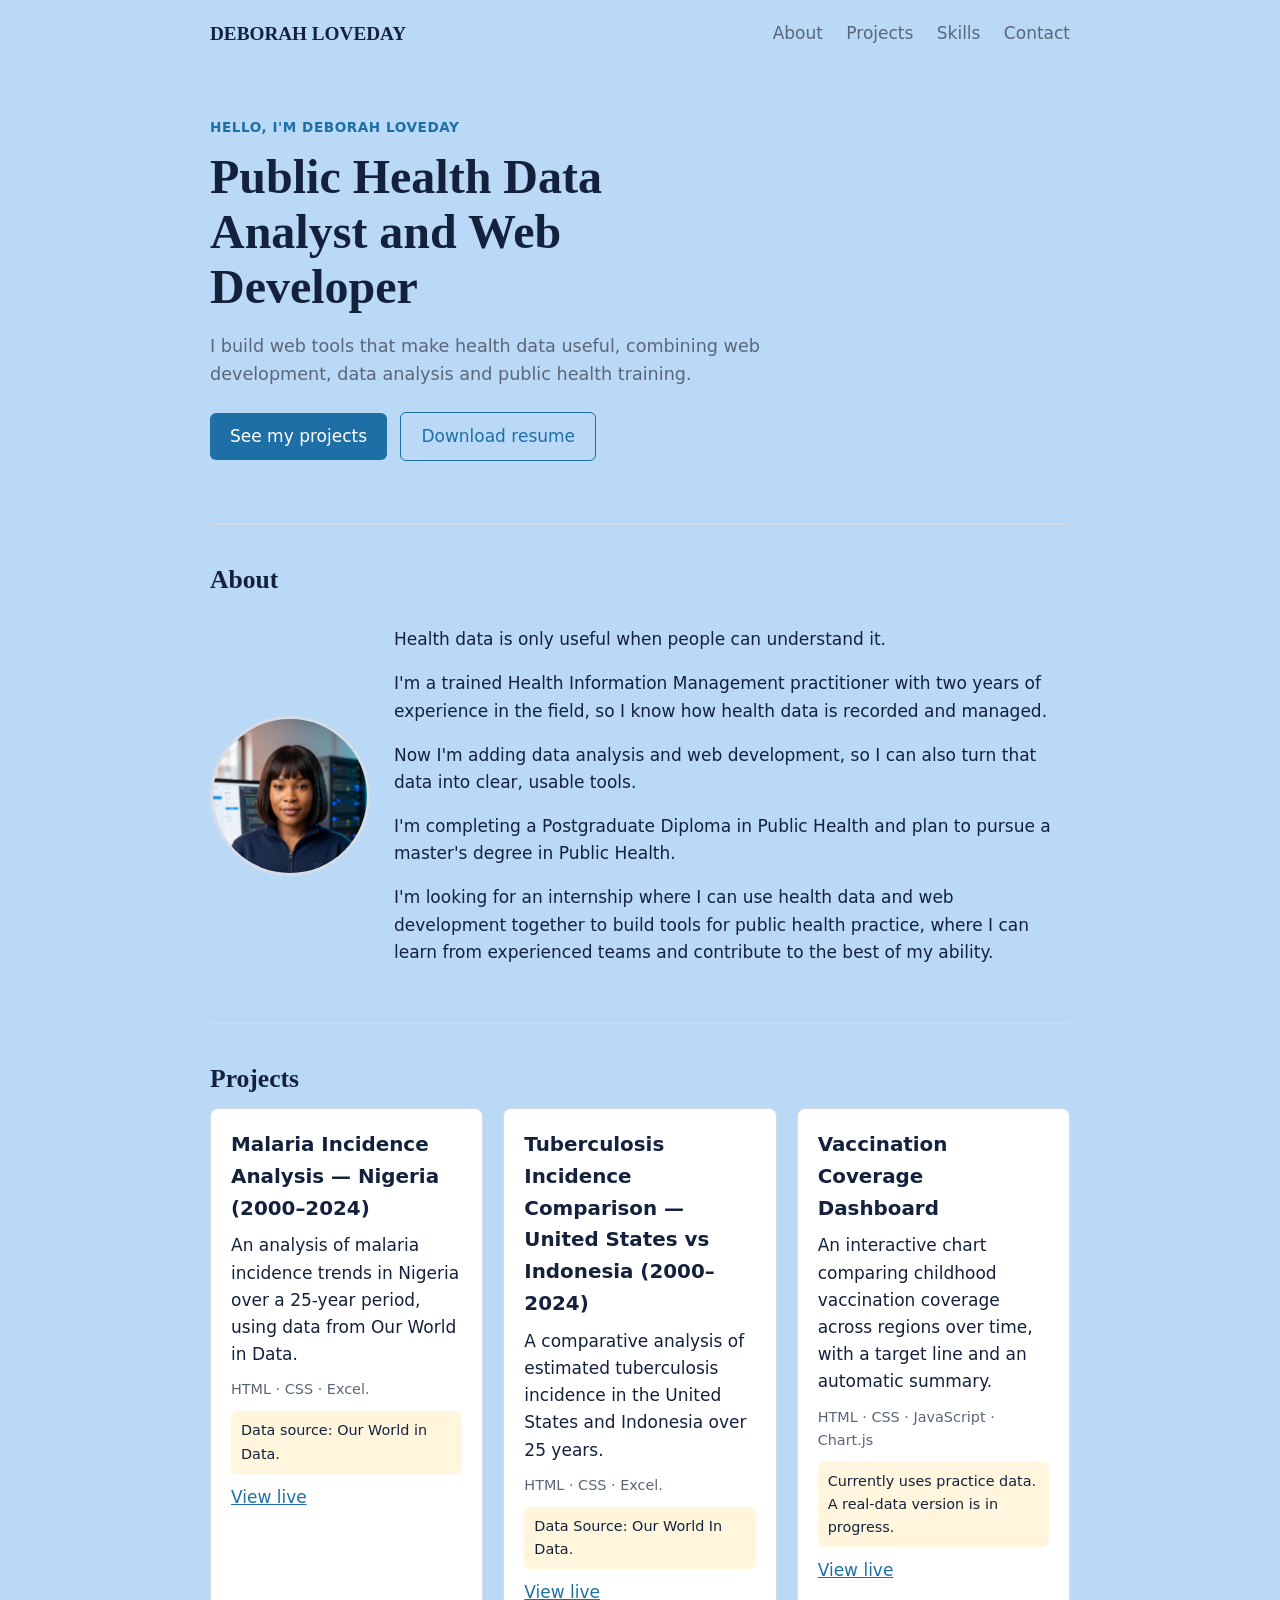
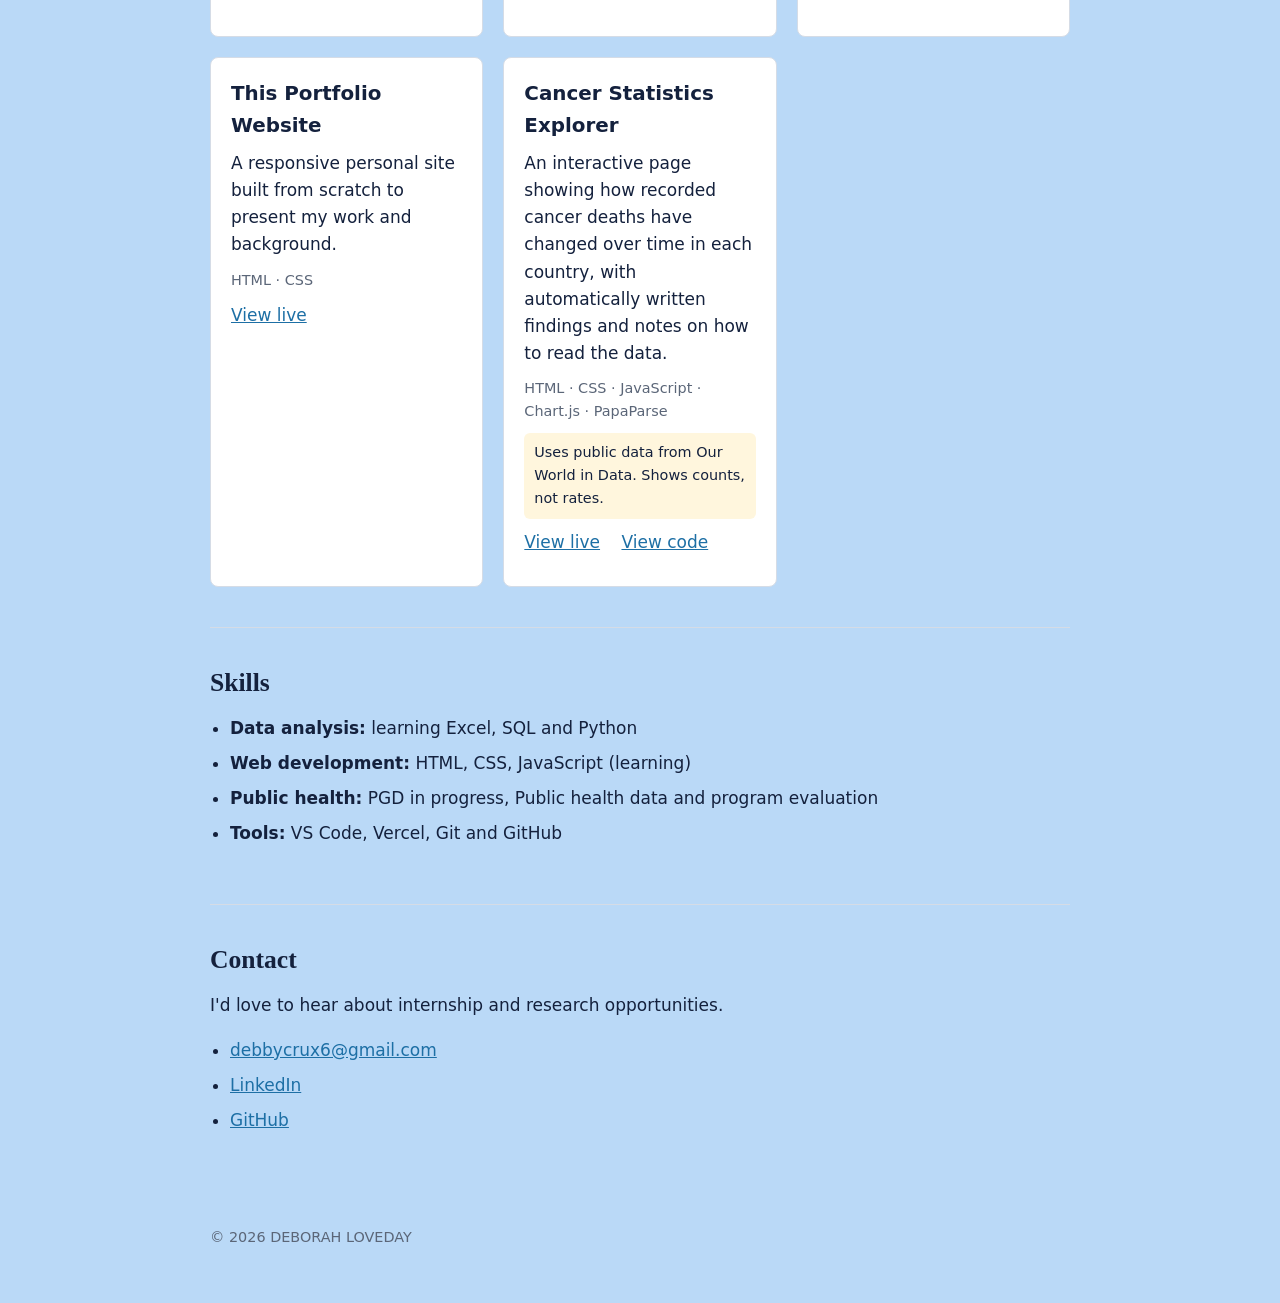
==== commit 74b9fda0: "Revise project section with new analyses Updated project descriptions and added new projects for mal" ====
--- a/index.html
+++ b/index.html
@@ -49,6 +49,30 @@
   <section id="projects">
     <h2>Projects</h2>
     <div class="cards">
+
+       <article class="card">
+        <h3>Malaria Incidence Analysis — Nigeria (2000–2024)</h3>
+        <p>An analysis of malaria incidence trends in Nigeria over a 25-year period, using data from Our World in Data.</p>
+
+        <p class="tags">HTML · CSS · Excel.</p>
+        <p class="note">Data source: Our World in Data.</p>
+        <p class="links">
+          
+          <a href="ANALYSIS OF MALARIA INCIDENCE IN NIGERIA.pdf">View live</a>
+        </p>  
+      </article>
+
+      <article class="card">
+        <h3>Tuberculosis Incidence Comparison — United States vs Indonesia (2000–2024) </h3>
+        <p>A comparative analysis of estimated tuberculosis incidence in the United States and Indonesia over 25 years.</p>
+        <p class="tags">HTML · CSS · Excel.</p>
+        <p class="note">Data Source: Our World In Data.</p>
+        <p class="links">
+          
+          <a href="COMPARATIVE ANALYSIS OF TUBERCULOSIS INCIDENCE.pdf">View live</a>
+        </p>  
+      </article>
+
 
       <article class="card">
         <h3>Vaccination Coverage Dashboard</h3>
